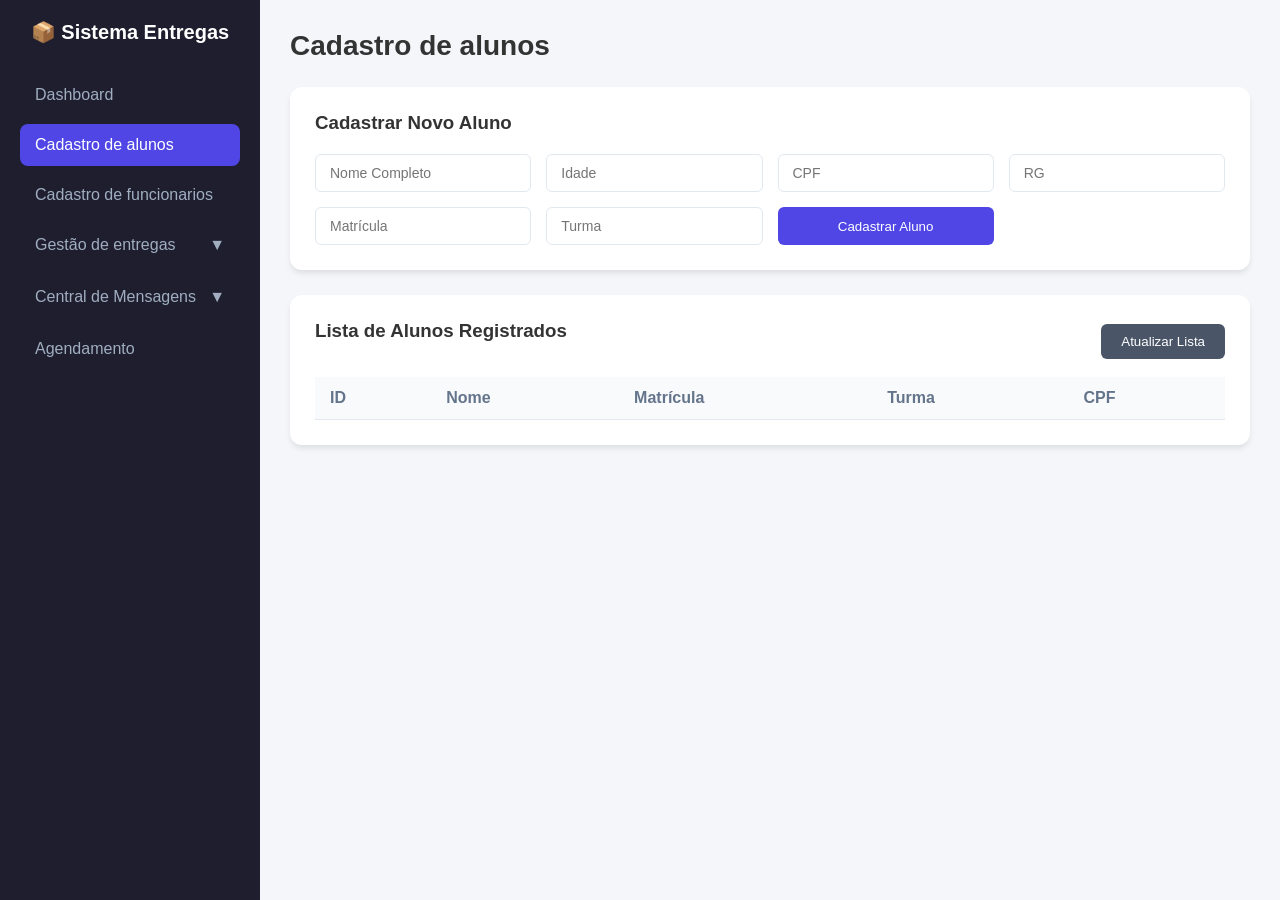
==== Front/index.html @ 04a26cc9 "Add files via upload" ====
<!DOCTYPE html>
<html lang="pt-BR">
<head>
    <meta charset="UTF-8">
    <meta name="viewport" content="width=device-width, initial-scale=1.0">
    <title>📦 Sistema Entregas</title>
    <link rel="stylesheet" href="style.css">
</head>
<body>

    <div class="container">
        <nav class="sidebar">
            <h2>📦 Sistema Entregas</h2>
            <ul>
                <li><a href="#" onclick="showSection('dashboard-section')">Dashboard</a></li>
                <li><a href="#" class="active" onclick="showSection('alunos-section')">Cadastro de alunos</a></li>
                <li><a href="#" onclick="showSection('funcionarios-section')">Cadastro de funcionarios</a></li>
    

            <li>
                <a href="#" onclick="toggleSubmenu(event, 'submenu-entregas')">Gestão de entregas <span class="arrow">▼</span></a>
                <ul id="submenu-entregas" class="submenu">
                    <li><a href="#" onclick="showSection('entregas-section')">Nova entrega</a></li>
                    <li><a href="#" onclick="showSection('rastreio-section')">Rastreamento</a></li>
                    <li><a href="#" onclick="showSection('historico-section')">Historico por aluno</a></li>
        </ul>
    </li>

    <li style="margin-top: 10px;">
        <a href="#" onclick="toggleSubmenu(event, 'submenu-mensagens')">Central de Mensagens <span class="arrow">▼</span></a>
        <ul id="submenu-mensagens" class="submenu">
            <li><a href="#" onclick="showSection('avisos-section')">Avisos</a></li>
            <li><a href="#" onclick="showSection('configuracoes-section')">Configurações</a></li>
            <li><a href="#" onclick="showSection('lembretes-section')">Lembretes</a></li>
        </ul>
    </li>

    <li style="margin-top: 10px;"><a href="#" onclick="showSection('agendamento-section')">Agendamento</a></li>
</ul>
        </nav>

        <main class="content">
            
            <section id="dashboard-section">
                <h1>Dashboard</h1>
                <div class="card">
                    <p>Resumo do sistema e métricas principais aparecerão aqui.</p>
                </div>
            </section>

            <section id="alunos-section" class="active-section">
                <h1>Cadastro de alunos</h1>
                
                <div class="card">
                    <h3>Cadastrar Novo Aluno</h3>
                    <form id="form-aluno" class="grid-form">
                        <input type="text" id="aluno-nome" placeholder="Nome Completo" required>
                        <input type="number" id="aluno-idade" placeholder="Idade" required>
                        <input type="text" id="aluno-cpf" placeholder="CPF" required>
                        <input type="text" id="aluno-rg" placeholder="RG" required>
                        <input type="text" id="aluno-matricula" placeholder="Matrícula" required>
                        <input type="text" id="aluno-turma" placeholder="Turma" required>
                        <button type="submit" class="btn">Cadastrar Aluno</button>
                    </form>
                </div>

                <div class="card">
                    <div class="card-header">
                        <h3>Lista de Alunos Registrados</h3>
                        <button onclick="listarAlunos()" class="btn btn-secondary">Atualizar Lista</button>
                    </div>
                    <table id="tabela-alunos">
                        <thead>
                            <tr>
                                <th>ID</th>
                                <th>Nome</th>
                                <th>Matrícula</th>
                                <th>Turma</th>
                                <th>CPF</th>
                            </tr>
                        </thead>
                        <tbody>
                            </tbody>
                    </table>
                </div>
            </section>

            <section id="funcionarios-section">
                <h1>Cadastro de funcionários</h1>
                <div class="card">
                    <h3>Cadastrar Funcionário</h3>
                    <form id="form-funcionario" class="grid-form">
                        <input type="text" id="func-nome" placeholder="Nome do Funcionário" required>
                        <input type="text" id="func-matricula" placeholder="Matrícula" required>
                        <button type="submit" class="btn">Cadastrar</button>
                    </form>
                </div>
            </section>

            <section id="entregas-section">
                <h1>Nova Entrega</h1>
                <div class="card">
                    <h3>Registrar Nova Entrega</h3>
                    <form id="form-entrega" class="grid-form">
                        <input type="number" id="entrega-aluno-id" placeholder="ID do Aluno" required>
                        <input type="number" id="entrega-func-id" placeholder="ID do Funcionário" required>
                        <input type="text" id="entrega-data" placeholder="Data (DD-MM-AAAA)" required>
                        <input type="text" id="entrega-status" placeholder="Status (Ex: Pendente)" required>
                        <button type="submit" class="btn">Registrar Entrega</button>
                    </form>
                </div>
            </section>

            <section id="rastreio-section">
                <h1>Rastreamento de Entrega</h1>
                <div class="card">
                    <h3>Consultar Status</h3>
                    <form class="grid-form" onsubmit="event.preventDefault();">
                        <input type="text" placeholder="Código de Rastreamento">
                        <button type="submit" class="btn">Buscar Pacote</button>
                    </form>
                </div>
            </section>

            <section id="historico-section">
                <h1>Histórico por Aluno</h1>
                <div class="card">
                    <p>Aqui você visualizará as entregas passadas filtradas por aluno.</p>
                </div>
            </section>

            <section id="avisos-section">
                <h1>Avisos</h1>
                <div class="card">
                    <p>Quadro de avisos gerais enviados e recebidos.</p>
                </div>
            </section>

            <section id="configuracoes-section">
                <h1>Configurações de Mensagens</h1>
                <div class="card">
                    <p>Ajustes de servidores SMTP, disparo de SMS e preferências de notificação.</p>
                </div>
            </section>

            <section id="lembretes-section">
                <h1>Lembretes</h1>
                <div class="card">
                    <h3>Novo Lembrete Automático</h3>
                    <form class="grid-form" onsubmit="event.preventDefault();">
                        <input type="text" placeholder="Título do Lembrete">
                        <input type="date" placeholder="Data">
                        <button type="submit" class="btn">Salvar Lembrete</button>
                    </form>
                </div>
            </section>

            <section id="agendamento-section">
                <h1>Agendamento</h1>
                <div class="card">
                    <h3>Agendar Nova Retirada/Entrega</h3>
                    <form class="grid-form" onsubmit="event.preventDefault();">
                        <input type="text" placeholder="Nome do Aluno ou ID">
                        <input type="date" placeholder="Data Prevista">
                        <input type="time" placeholder="Horário">
                        <button type="submit" class="btn">Confirmar Agendamento</button>
                    </form>
                </div>
            </section>

        </main>
    </div>

    <script src="script.js"></script>
</body>
</html>
---- Front/style.css ----
:root {
    --bg-primary: #f4f6f9;
    --bg-sidebar: #1e1e2f;
    --accent-color: #4f46e5;
    --text-main: #333;
    --text-light: #fff;
    --card-bg: #ffffff;
    --border-color: #e2e8f0;
}

* {
    margin: 0;
    padding: 0;
    box-sizing: border-box;
    font-family: 'Segoe UI', Tahoma, Geneva, Verdana, sans-serif;
}

body {
    background-color: var(--bg-primary);
    color: var(--text-main);
}

.container {
    display: flex;
    min-height: 100vh;
}

/* Sidebar */
.sidebar {
    width: 260px;
    background-color: var(--bg-sidebar);
    color: var(--text-light);
    padding: 20px;
}

.sidebar h2 {
    margin-bottom: 30px;
    font-size: 20px;
    text-align: center;
}

.sidebar ul {
    list-style: none;
}

.sidebar ul li a {
    display: block;
    color: #a0aec0;
    padding: 12px 15px;
    text-decoration: none;
    border-radius: 8px;
    margin-bottom: 8px;
    transition: 0.3s;
}

.sidebar ul li a:hover, .sidebar ul li a.active {
    background-color: var(--accent-color);
    color: var(--text-light);
}

/* Conteúdo */
.content {
    flex: 1;
    padding: 30px;
    overflow-y: auto;
}

section {
    display: none;
}

section.active-section {
    display: block;
}

h1 {
    margin-bottom: 25px;
    font-size: 28px;
}

.card {
    background: var(--card-bg);
    padding: 25px;
    border-radius: 12px;
    box-shadow: 0 4px 6px -1px rgba(0, 0, 0, 0.1);
    margin-bottom: 25px;
}

.card h3 {
    margin-bottom: 20px;
}

.card-header {
    display: flex;
    justify-content: space-between;
    align-items: center;
    margin-bottom: 15px;
}

/* Formulários */
.grid-form {
    display: grid;
    grid-template-columns: repeat(auto-fit, minmax(200px, 1fr));
    gap: 15px;
}

input {
    width: 100%;
    padding: 10px 14px;
    border: 1px solid var(--border-color);
    border-radius: 6px;
    outline: none;
    font-size: 14px;
}

input:focus {
    border-color: var(--accent-color);
}

.btn {
    background-color: var(--accent-color);
    color: white;
    padding: 10px 20px;
    border: none;
    border-radius: 6px;
    cursor: pointer;
    font-weight: 6px;
    transition: 0.2s;
}

.btn:hover {
    opacity: 0.9;
}

.btn-secondary {
    background-color: #4a5568;
}

/* Tabelas */
table {
    width: 100%;
    border-collapse: collapse;
    margin-top: 10px;
}

th, td {
    padding: 12px 15px;
    text-align: left;
    border-bottom: 1px solid var(--border-color);
}

th {
    background-color: #f8fafc;
    color: #64748b;
}

/* Submenus ocultos por padrão */
.submenu {
    display: none;
    list-style: none;
    padding-left: 15px; /* Cria o recuo das subopções */
    margin-top: 5px;
}

/* Mostra o submenu quando a classe 'open' for adicionada */
.submenu.open {
    display: block;
}

/* Ajusta as fontes das subopções */
.submenu li a {
    font-size: 0.85em;
    padding: 8px 15px;
}

/* Posiciona e anima a setinha do menu */
.arrow {
    float: right;
    transition: transform 0.3s ease;
}

/* Gira a setinha quando o menu estiver aberto */
.arrow.rotate {
    transform: rotate(180deg);
}
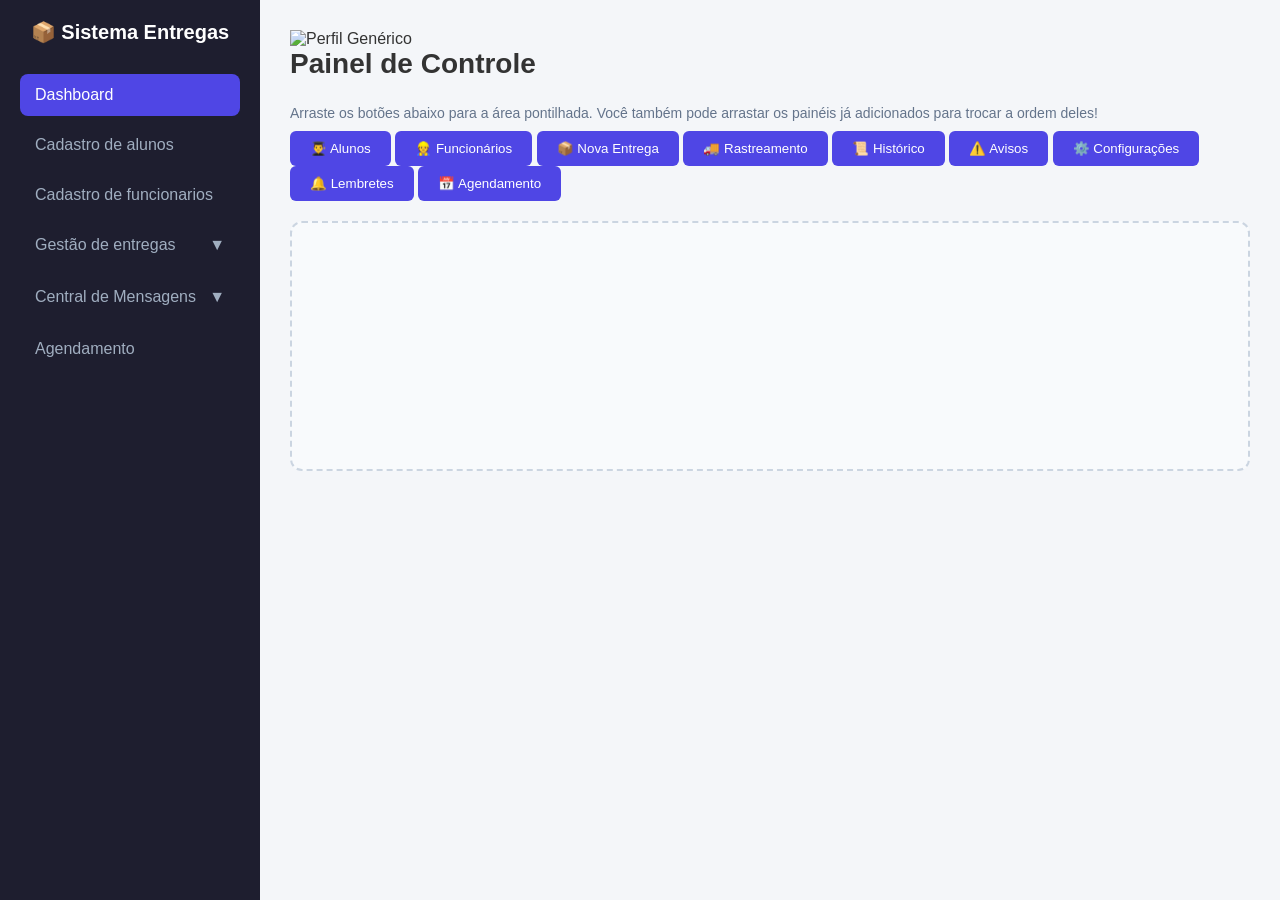
==== commit 30b3382e: "Update index.html" ====
--- a/Front/index.html
+++ b/Front/index.html
@@ -12,45 +12,68 @@
         <nav class="sidebar">
             <h2>📦 Sistema Entregas</h2>
             <ul>
-                <li><a href="#" onclick="showSection('dashboard-section')">Dashboard</a></li>
-                <li><a href="#" class="active" onclick="showSection('alunos-section')">Cadastro de alunos</a></li>
-                <li><a href="#" onclick="showSection('funcionarios-section')">Cadastro de funcionarios</a></li>
+                <li><a href="#" class="active" onclick="showSection(event, 'home')">Dashboard</a></li>
+                <li><a href="#" onclick="showSection(event, 'alunos-section')">Cadastro de alunos</a></li>
+                <li><a href="#" onclick="showSection(event, 'funcionarios-section')">Cadastro de funcionarios</a></li>
     
+                <li>
+                    <a href="#" onclick="toggleSubmenu(event, 'submenu-entregas')">Gestão de entregas <span class="arrow">▼</span></a>
+                    <ul id="submenu-entregas" class="submenu">
+                        <li><a href="#" onclick="showSection(event, 'entregas-section')">Nova entrega</a></li>
+                        <li><a href="#" onclick="showSection(event, 'rastreio-section')">Rastreamento</a></li>
+                        <li><a href="#" onclick="showSection(event, 'historico-section')">Historico por aluno</a></li>
+                    </ul>
+                </li>
 
-            <li>
-                <a href="#" onclick="toggleSubmenu(event, 'submenu-entregas')">Gestão de entregas <span class="arrow">▼</span></a>
-                <ul id="submenu-entregas" class="submenu">
-                    <li><a href="#" onclick="showSection('entregas-section')">Nova entrega</a></li>
-                    <li><a href="#" onclick="showSection('rastreio-section')">Rastreamento</a></li>
-                    <li><a href="#" onclick="showSection('historico-section')">Historico por aluno</a></li>
-        </ul>
-    </li>
+                <li style="margin-top: 10px;">
+                    <a href="#" onclick="toggleSubmenu(event, 'submenu-mensagens')">Central de Mensagens <span class="arrow">▼</span></a>
+                    <ul id="submenu-mensagens" class="submenu">
+                        <li><a href="#" onclick="showSection(event, 'avisos-section')">Avisos</a></li>
+                        <li><a href="#" onclick="showSection(event, 'configuracoes-section')">Configurações</a></li>
+                        <li><a href="#" onclick="showSection(event, 'lembretes-section')">Lembretes</a></li>
+                    </ul>
+                </li>
 
-    <li style="margin-top: 10px;">
-        <a href="#" onclick="toggleSubmenu(event, 'submenu-mensagens')">Central de Mensagens <span class="arrow">▼</span></a>
-        <ul id="submenu-mensagens" class="submenu">
-            <li><a href="#" onclick="showSection('avisos-section')">Avisos</a></li>
-            <li><a href="#" onclick="showSection('configuracoes-section')">Configurações</a></li>
-            <li><a href="#" onclick="showSection('lembretes-section')">Lembretes</a></li>
-        </ul>
-    </li>
-
-    <li style="margin-top: 10px;"><a href="#" onclick="showSection('agendamento-section')">Agendamento</a></li>
-</ul>
+                <li style="margin-top: 10px;"><a href="#" onclick="showSection(event, 'agendamento-section')">Agendamento</a></li>
+            </ul>
         </nav>
 
         <main class="content">
             
-            <section id="dashboard-section">
-                <h1>Dashboard</h1>
-                <div class="card">
-                    <p>Resumo do sistema e métricas principais aparecerão aqui.</p>
+            <header class="topbar">
+                <div class="topbar-right">
+                    <img src="https://ui-avatars.com/api/?name=User&background=cbd5e1&color=fff&bold=true" alt="Perfil Genérico" class="profile-pic" style="cursor: default;">
                 </div>
+            </header>
+
+            <section id="home" class="active-section">
+                <h1>Painel de Controle</h1>
+                
+                <p style="margin-bottom: 10px; color: #64748b; font-size: 14px;">
+                    Arraste os botões abaixo para a área pontilhada. Você também pode arrastar os painéis já adicionados para trocar a ordem deles!
+                </p>
+                
+                <div class="dashboard-controls" style="margin-bottom: 20px;">
+                    <button class="btn" draggable="true" ondragstart="iniciarArraste(event, 'alunos')">👨‍🎓 Alunos</button>
+                    <button class="btn" draggable="true" ondragstart="iniciarArraste(event, 'funcionarios')">👷 Funcionários</button>
+                    <button class="btn" draggable="true" ondragstart="iniciarArraste(event, 'nova_entrega')">📦 Nova Entrega</button>
+                    <button class="btn" draggable="true" ondragstart="iniciarArraste(event, 'rastreamento')">🚚 Rastreamento</button>
+                    <button class="btn" draggable="true" ondragstart="iniciarArraste(event, 'historico')">📜 Histórico</button>
+                    <button class="btn" draggable="true" ondragstart="iniciarArraste(event, 'avisos')">⚠️ Avisos</button>
+                    <button class="btn" draggable="true" ondragstart="iniciarArraste(event, 'configuracoes')">⚙️ Configurações</button>
+                    <button class="btn" draggable="true" ondragstart="iniciarArraste(event, 'lembretes')">🔔 Lembretes</button>
+                    <button class="btn" draggable="true" ondragstart="iniciarArraste(event, 'agendamento')">📅 Agendamento</button>
+                </div>
+
+                <div id="dashboard-container" class="dashboard-grid" 
+                     ondragover="permitirSoltar(event)" 
+                     ondrop="soltarWidget(event)"
+                     style="min-height: 250px; border: 2px dashed #cbd5e1; padding: 20px; border-radius: 12px; background-color: #f8fafc;">
+                    </div>
             </section>
 
-            <section id="alunos-section" class="active-section">
+            <section id="alunos-section">
                 <h1>Cadastro de alunos</h1>
-                
                 <div class="card">
                     <h3>Cadastrar Novo Aluno</h3>
                     <form id="form-aluno" class="grid-form">
@@ -80,7 +103,7 @@
                             </tr>
                         </thead>
                         <tbody>
-                            </tbody>
+                        </tbody>
                     </table>
                 </div>
             </section>
@@ -173,4 +196,4 @@
 
     <script src="script.js"></script>
 </body>
-</html>+</html>
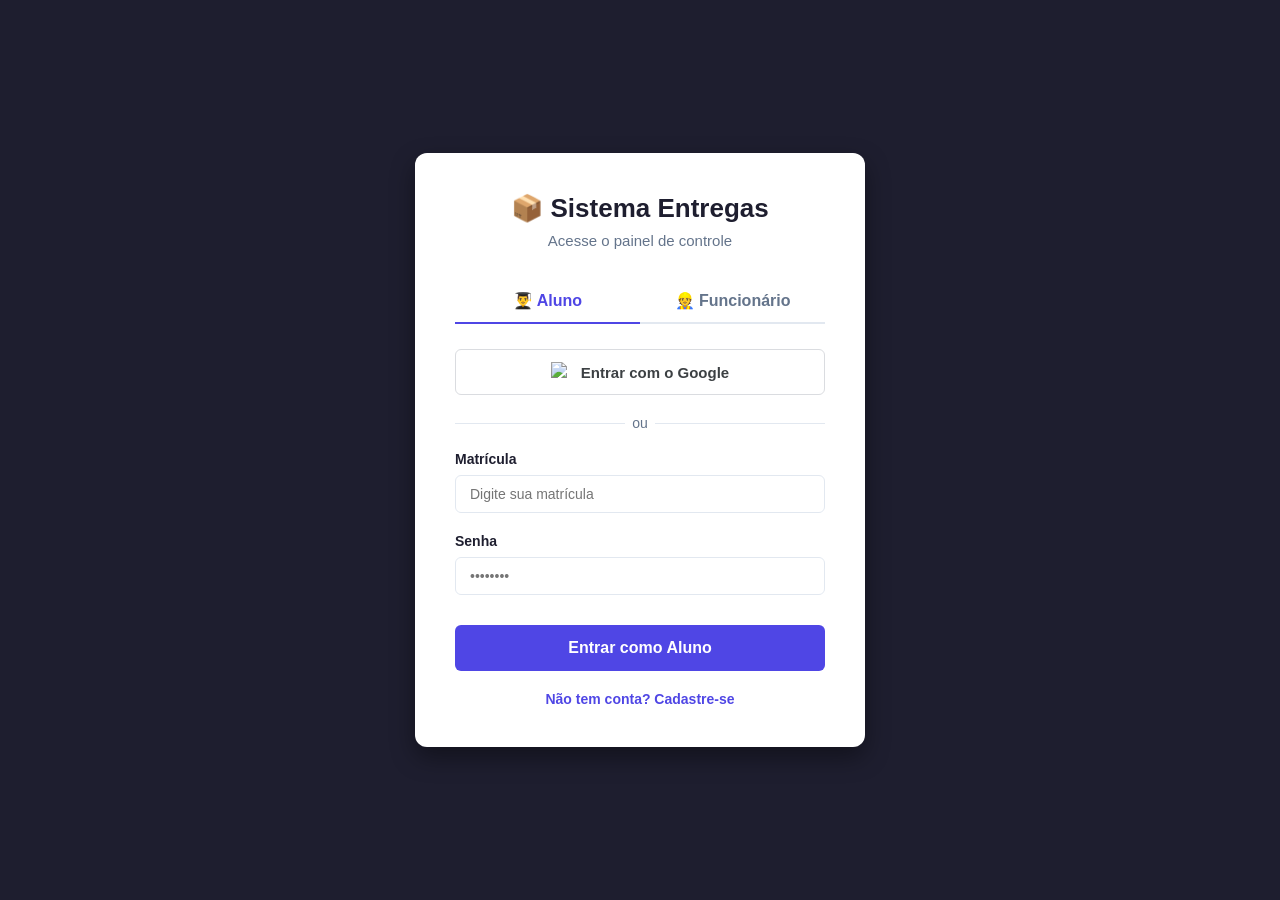
==== commit 8f12a75e: "Add files via upload" ====
--- a/Front/index.html
+++ b/Front/index.html
@@ -4,28 +4,32 @@
     <meta charset="UTF-8">
     <meta name="viewport" content="width=device-width, initial-scale=1.0">
     <title>📦 Sistema Entregas</title>
+    <link rel="icon" type="image/png" href="imagem/baixados.png">
     <link rel="stylesheet" href="style.css">
 </head>
 <body>
-
     <div class="container">
         <nav class="sidebar">
-            <h2>📦 Sistema Entregas</h2>
+            <div class="sidebar-header">
+                <img src="imagem/baixados.png" alt="Emblema da Empresa" class="sidebar-logo">
+                <h2>Sistema Entregas</h2>
+            </div>
+            
             <ul>
                 <li><a href="#" class="active" onclick="showSection(event, 'home')">Dashboard</a></li>
-                <li><a href="#" onclick="showSection(event, 'alunos-section')">Cadastro de alunos</a></li>
-                <li><a href="#" onclick="showSection(event, 'funcionarios-section')">Cadastro de funcionarios</a></li>
+                <li id="menu-alunos"><a href="#" onclick="showSection(event, 'alunos-section')">Cadastro de alunos</a></li>
+                <li id="menu-funcionarios"><a href="#" onclick="showSection(event, 'funcionarios-section')">Cadastro de funcionarios</a></li>
     
                 <li>
                     <a href="#" onclick="toggleSubmenu(event, 'submenu-entregas')">Gestão de entregas <span class="arrow">▼</span></a>
                     <ul id="submenu-entregas" class="submenu">
-                        <li><a href="#" onclick="showSection(event, 'entregas-section')">Nova entrega</a></li>
+                        <li id="menu-nova-entrega"><a href="#" onclick="showSection(event, 'entregas-section')">Nova entrega</a></li>
                         <li><a href="#" onclick="showSection(event, 'rastreio-section')">Rastreamento</a></li>
-                        <li><a href="#" onclick="showSection(event, 'historico-section')">Historico por aluno</a></li>
+                        <li id="menu-historico"><a href="#" onclick="showSection(event, 'historico-section')">Historico por aluno</a></li>
                     </ul>
                 </li>
 
-                <li style="margin-top: 10px;">
+                <li id="menu-mensagens" style="margin-top: 10px;">
                     <a href="#" onclick="toggleSubmenu(event, 'submenu-mensagens')">Central de Mensagens <span class="arrow">▼</span></a>
                     <ul id="submenu-mensagens" class="submenu">
                         <li><a href="#" onclick="showSection(event, 'avisos-section')">Avisos</a></li>
@@ -35,12 +39,17 @@
                 </li>
 
                 <li style="margin-top: 10px;"><a href="#" onclick="showSection(event, 'agendamento-section')">Agendamento</a></li>
+                <li style="margin-top: 20px;"><a href="#" onclick="fazerLogout()" style="color: #ef4444;">Sair</a></li>
             </ul>
         </nav>
 
         <main class="content">
-            
             <header class="topbar">
+                <div class="topbar-left">
+                    <img src="imagem/baixados.png" alt="Logo da Empresa" class="topbar-logo">
+                    <span class="topbar-title">Sistema Entregas</span>
+                </div>
+
                 <div class="topbar-right">
                     <img src="https://ui-avatars.com/api/?name=User&background=cbd5e1&color=fff&bold=true" alt="Perfil Genérico" class="profile-pic" style="cursor: default;">
                 </div>
@@ -48,7 +57,6 @@
 
             <section id="home" class="active-section">
                 <h1>Painel de Controle</h1>
-                
                 <p style="margin-bottom: 10px; color: #64748b; font-size: 14px;">
                     Arraste os botões abaixo para a área pontilhada. Você também pode arrastar os painéis já adicionados para trocar a ordem deles!
                 </p>
@@ -69,7 +77,7 @@
                      ondragover="permitirSoltar(event)" 
                      ondrop="soltarWidget(event)"
                      style="min-height: 250px; border: 2px dashed #cbd5e1; padding: 20px; border-radius: 12px; background-color: #f8fafc;">
-                    </div>
+                </div>
             </section>
 
             <section id="alunos-section">
@@ -179,21 +187,27 @@
             </section>
 
             <section id="agendamento-section">
-                <h1>Agendamento</h1>
-                <div class="card">
-                    <h3>Agendar Nova Retirada/Entrega</h3>
-                    <form class="grid-form" onsubmit="event.preventDefault();">
-                        <input type="text" placeholder="Nome do Aluno ou ID">
-                        <input type="date" placeholder="Data Prevista">
-                        <input type="time" placeholder="Horário">
+                <h1>Agendamento de Atendimento</h1>
+                <div class="card">
+                    <h3>Solicitar Horário</h3>
+                    <form class="grid-form" onsubmit="event.preventDefault(); alert('Agendamento confirmado!'); this.reset();">
+                        <input type="text" id="agendamento-aluno-id" placeholder="Matrícula do Aluno">
+                        
+                        <select style="padding: 10px 14px; border: 1px solid var(--border-color); border-radius: 6px; outline: none; font-size: 14px;" required>
+                            <option value="" disabled selected>Selecione o Motivo</option>
+                            <option value="retirada">Retirada de Encomenda</option>
+                            <option value="duvida">Dúvidas / Suporte</option>
+                        </select>
+
+                        <input type="date" required>
+                        <input type="time" required>
                         <button type="submit" class="btn">Confirmar Agendamento</button>
                     </form>
                 </div>
             </section>
-
         </main>
     </div>
 
     <script src="script.js"></script>
 </body>
-</html>
+</html>
--- a/Front/style.css
+++ b/Front/style.css
@@ -25,7 +25,6 @@
     min-height: 100vh;
 }
 
-/* Sidebar */
 .sidebar {
     width: 260px;
     background-color: var(--bg-sidebar);
@@ -33,8 +32,20 @@
     padding: 20px;
 }
 
+.sidebar-header {
+    text-align: center;
+    margin-bottom: 30px;
+}
+
+.sidebar-logo {
+    max-width: 80px; 
+    height: auto;
+    margin-bottom: 10px;
+    border-radius: 8px; 
+}
+
 .sidebar h2 {
-    margin-bottom: 30px;
+    margin-bottom: 0;
     font-size: 20px;
     text-align: center;
 }
@@ -53,12 +64,25 @@
     transition: 0.3s;
 }
 
-.sidebar ul li a:hover, .sidebar ul li a.active {
+.sidebar ul li a:hover {
     background-color: var(--accent-color);
     color: var(--text-light);
-}
-
-/* Conteúdo */
+    transform: scale(1.04); 
+    box-shadow: 0 4px 10px rgba(0, 0, 0, 0.15); 
+}
+
+.sidebar ul li a:active {
+    background-color: #312e81; 
+    transform: scale(0.98); 
+    box-shadow: none; 
+}
+
+.sidebar ul li a.active {
+    background-color: var(--accent-color);
+    color: var(--text-light);
+    transform: none; 
+}
+
 .content {
     flex: 1;
     padding: 30px;
@@ -97,14 +121,13 @@
     margin-bottom: 15px;
 }
 
-/* Formulários */
 .grid-form {
     display: grid;
     grid-template-columns: repeat(auto-fit, minmax(200px, 1fr));
     gap: 15px;
 }
 
-input {
+input, select {
     width: 100%;
     padding: 10px 14px;
     border: 1px solid var(--border-color);
@@ -113,7 +136,7 @@
     font-size: 14px;
 }
 
-input:focus {
+input:focus, select:focus {
     border-color: var(--accent-color);
 }
 
@@ -124,7 +147,7 @@
     border: none;
     border-radius: 6px;
     cursor: pointer;
-    font-weight: 6px;
+    font-weight: 600;
     transition: 0.2s;
 }
 
@@ -136,7 +159,6 @@
     background-color: #4a5568;
 }
 
-/* Tabelas */
 table {
     width: 100%;
     border-collapse: collapse;
@@ -154,32 +176,349 @@
     color: #64748b;
 }
 
-/* Submenus ocultos por padrão */
 .submenu {
     display: none;
     list-style: none;
-    padding-left: 15px; /* Cria o recuo das subopções */
+    padding-left: 15px;
     margin-top: 5px;
 }
 
-/* Mostra o submenu quando a classe 'open' for adicionada */
 .submenu.open {
     display: block;
 }
 
-/* Ajusta as fontes das subopções */
 .submenu li a {
     font-size: 0.85em;
     padding: 8px 15px;
 }
 
-/* Posiciona e anima a setinha do menu */
 .arrow {
     float: right;
     transition: transform 0.3s ease;
 }
 
-/* Gira a setinha quando o menu estiver aberto */
 .arrow.rotate {
     transform: rotate(180deg);
+}
+
+.dashboard-controls {
+    display: flex;
+    gap: 10px;
+    margin-bottom: 25px;
+    flex-wrap: wrap;
+}
+
+.card-header .btn-secondary {
+    padding: 6px 12px;
+    font-size: 12px;
+    background-color: #ef4444;
+    color: white;
+}
+
+.card-header .btn-secondary:hover {
+    background-color: #dc2626;
+}
+
+.dashboard-grid {
+    display: flex;
+    flex-wrap: wrap; 
+    gap: 20px;
+}
+
+.dashboard-grid .card {
+    flex: 1 1 400px; 
+    margin-bottom: 0; 
+    min-width: 350px; 
+    display: flex;
+    flex-direction: column;
+    overflow: hidden; 
+}
+
+.dashboard-grid table th, 
+.dashboard-grid table td {
+    text-align: center;
+    padding: 12px 10px; 
+    line-height: 1.5; 
+}
+
+.dashboard-grid table td[colspan] {
+    white-space: normal; 
+    word-break: break-word; 
+    font-size: 14px;
+}
+
+.topbar {
+    display: flex;
+    justify-content: space-between; 
+    align-items: center;
+    background-color: var(--card-bg);
+    padding: 12px 25px;
+    border-radius: 12px;
+    box-shadow: 0 4px 6px -1px rgba(0, 0, 0, 0.05); 
+    margin-bottom: 25px; 
+}
+
+.topbar-left {
+    display: flex;
+    align-items: center;
+    gap: 12px;
+}
+
+.topbar-logo {
+    max-height: 35px; 
+    width: auto;
+    border-radius: 4px;
+}
+
+.topbar-title {
+    font-size: 18px;
+    font-weight: 700;
+    color: var(--bg-sidebar);
+    letter-spacing: 0.5px;
+}
+
+.topbar-right {
+    display: flex;
+    align-items: center;
+    gap: 15px; 
+}
+
+.user-name {
+    font-weight: 600;
+    color: var(--text-main);
+    font-size: 15px;
+}
+
+.profile-pic {
+    width: 45px;
+    height: 45px;
+    border-radius: 50%; 
+    object-fit: cover;
+    border: 2px solid var(--accent-color); 
+    cursor: pointer;
+    transition: transform 0.2s ease, box-shadow 0.2s ease;
+}
+
+.profile-pic:hover {
+    transform: scale(1.08); 
+    box-shadow: 0 4px 10px rgba(79, 70, 229, 0.3); 
+}
+
+/* --- TELA DE LOGIN --- */
+.login-body {
+    display: flex;
+    align-items: center;
+    justify-content: center;
+    background-color: var(--bg-sidebar);
+    min-height: 100vh;
+    padding: 40px 20px;
+}
+
+.login-container {
+    background: var(--card-bg);
+    padding: 40px;
+    border-radius: 12px;
+    box-shadow: 0 10px 25px rgba(0, 0, 0, 0.4);
+    width: 100%;
+    max-width: 450px;
+    max-height: 90vh;
+    overflow-y: auto;
+}
+
+/* Estilização da barra de rolagem do login */
+.login-container::-webkit-scrollbar {
+    width: 8px;
+}
+.login-container::-webkit-scrollbar-track {
+    background: transparent;
+}
+.login-container::-webkit-scrollbar-thumb {
+    background: #cbd5e1;
+    border-radius: 10px;
+}
+.login-container::-webkit-scrollbar-thumb:hover {
+    background: #94a3b8;
+}
+
+.login-header {
+    text-align: center;
+    margin-bottom: 30px;
+}
+
+.login-header h2 {
+    color: var(--bg-sidebar);
+    margin-bottom: 8px;
+    font-size: 26px;
+}
+
+.login-header p {
+    color: #64748b;
+    font-size: 15px;
+}
+
+.login-tabs {
+    display: flex;
+    margin-bottom: 25px;
+    border-bottom: 2px solid var(--border-color);
+}
+
+.tab-btn {
+    flex: 1;
+    background: none;
+    border: none;
+    padding: 12px;
+    font-size: 16px;
+    font-weight: 600;
+    color: #64748b;
+    cursor: pointer;
+    transition: 0.3s;
+}
+
+.tab-btn:hover {
+    color: var(--accent-color);
+}
+
+.tab-btn.active {
+    color: var(--accent-color);
+    border-bottom: 2px solid var(--accent-color);
+    margin-bottom: -2px;
+}
+
+.login-form {
+    display: none;
+    animation: fadeIn 0.3s ease;
+}
+
+.login-form.active {
+    display: block;
+}
+
+.input-group {
+    margin-bottom: 20px;
+}
+
+.input-group label {
+    display: block;
+    margin-bottom: 8px;
+    font-size: 14px;
+    font-weight: 600;
+    color: var(--bg-sidebar);
+}
+
+.login-btn {
+    width: 100%;
+    padding: 14px;
+    font-size: 16px;
+    margin-top: 10px;
+}
+
+.btn-func {
+    background-color: #1e1e2f;
+}
+
+.btn-func:hover {
+    background-color: #33334d;
+}
+
+.btn-google {
+    background-color: #ffffff;
+    color: #3c4043;
+    border: 1px solid #dadce0;
+    width: 100%;
+    padding: 12px;
+    font-size: 15px;
+    font-weight: 600;
+    display: flex;
+    align-items: center;
+    justify-content: center;
+    gap: 10px;
+    margin-bottom: 15px;
+    border-radius: 6px;
+    cursor: pointer;
+    transition: background-color 0.2s;
+}
+
+.btn-google img {
+    width: 20px;
+    height: 20px;
+}
+
+.btn-google:hover {
+    background-color: #f8f9fa;
+    border-color: #d2e3fc;
+}
+
+.divider {
+    display: flex;
+    align-items: center;
+    text-align: center;
+    color: #64748b;
+    font-size: 14px;
+    margin: 20px 0;
+}
+
+.divider::before,
+.divider::after {
+    content: '';
+    flex: 1;
+    border-bottom: 1px solid var(--border-color);
+}
+
+.divider:not(:empty)::before {
+    margin-right: .5em;
+}
+
+.divider:not(:empty)::after {
+    margin-left: .5em;
+}
+
+.toggle-link {
+    text-align: center;
+    margin-top: 20px;
+    font-size: 14px;
+    color: var(--accent-color);
+    cursor: pointer;
+    font-weight: 600;
+    transition: 0.2s;
+}
+
+.toggle-link:hover {
+    text-decoration: underline;
+}
+
+#form-cadastro-aluno h3 {
+    text-align: center;
+    margin-bottom: 20px;
+    color: var(--bg-sidebar);
+}
+
+/* Estilização para o Input de Arquivos */
+input[type="file"] {
+    padding: 8px;
+    background-color: #f8fafc;
+    border: 1px dashed var(--accent-color);
+    cursor: pointer;
+    font-size: 13px;
+    color: #64748b;
+}
+
+input[type="file"]::file-selector-button {
+    background-color: var(--accent-color);
+    color: white;
+    border: none;
+    padding: 6px 12px;
+    border-radius: 4px;
+    cursor: pointer;
+    margin-right: 10px;
+    font-weight: 600;
+    transition: 0.2s;
+}
+
+input[type="file"]::file-selector-button:hover {
+    opacity: 0.9;
+}
+
+@keyframes fadeIn {
+    from { opacity: 0; transform: translateY(5px); }
+    to { opacity: 1; transform: translateY(0); }
 }
